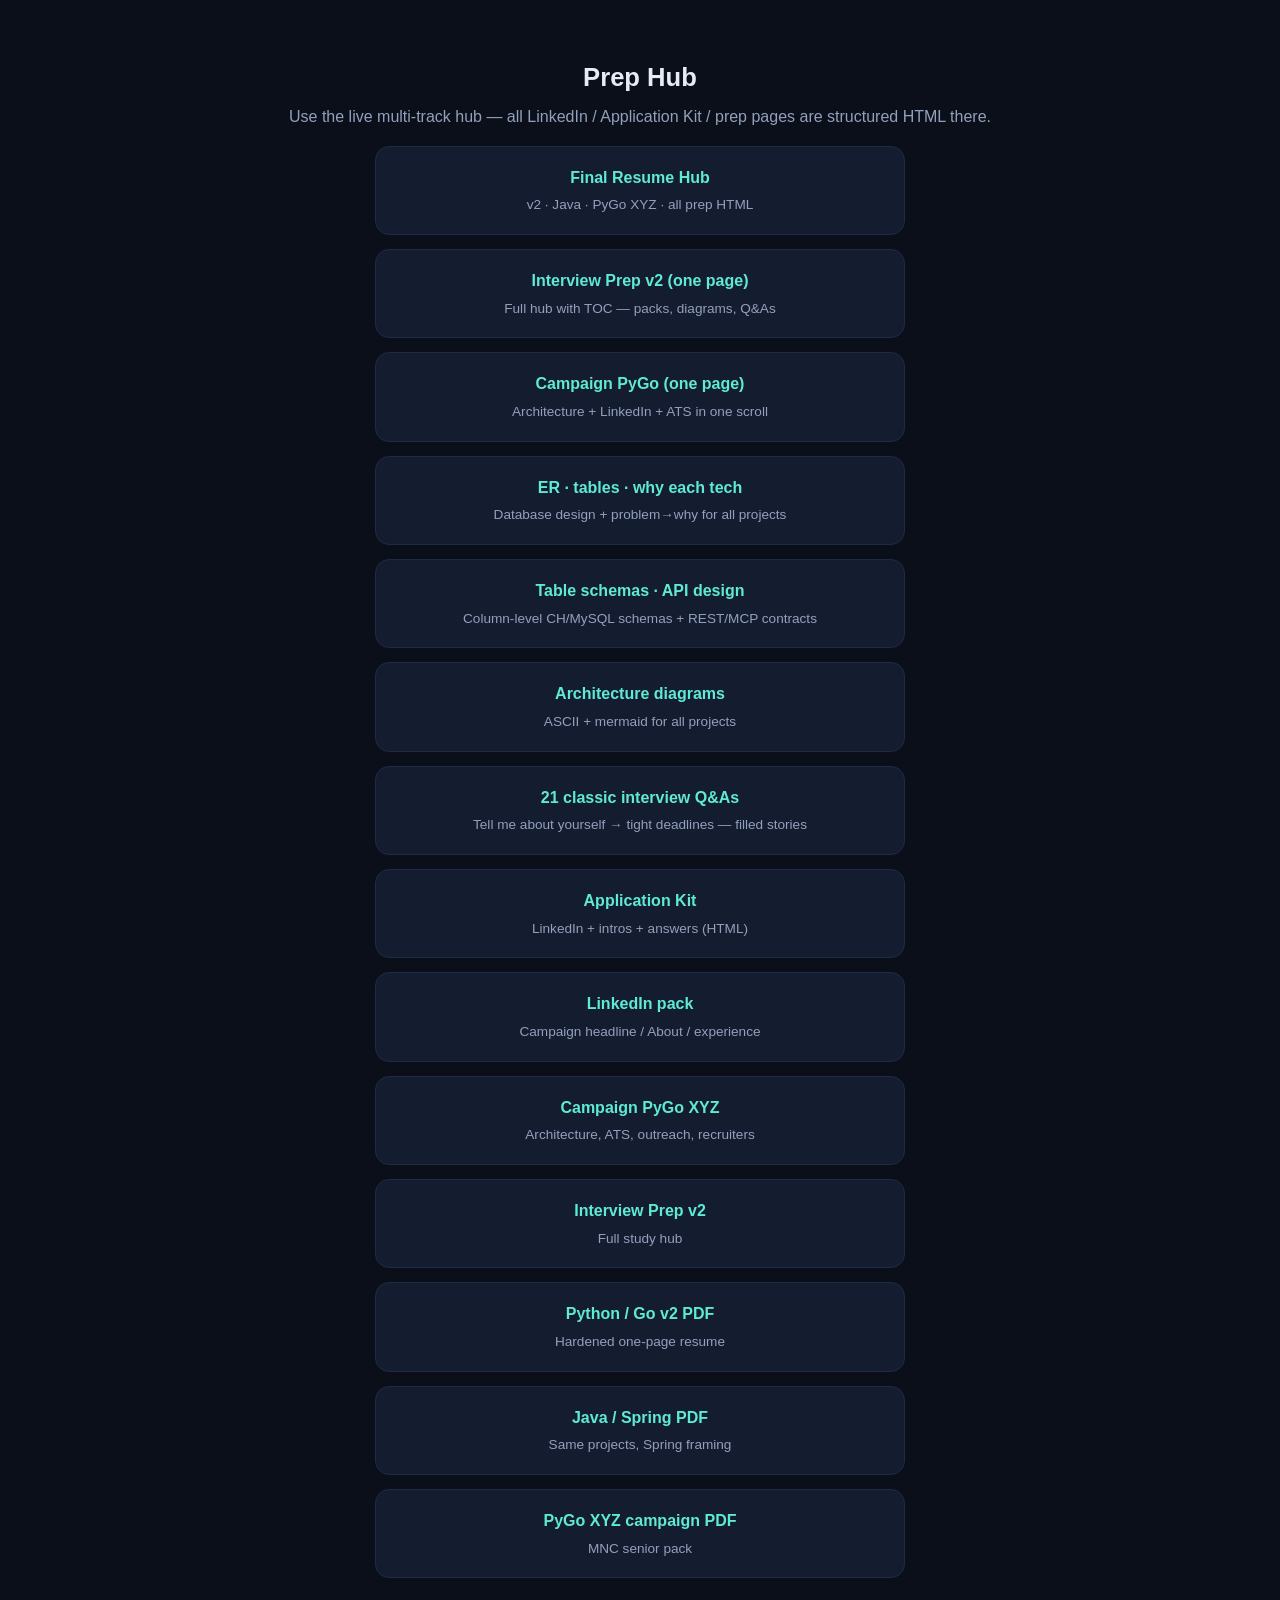
==== prep/index.html @ 8e14b90a "Sync site timeline and prep hub with grounded resume claims. Update FRM/Menu/Masters/GFG/IA wording," ====
<!DOCTYPE html>
<html lang="en">
<head>
  <meta charset="UTF-8" />
  <meta name="robots" content="noindex,nofollow" />
  <meta name="viewport" content="width=device-width, initial-scale=1.0" />
  <title>Prep Hub — Tarun Mittal</title>
  <style>
    body { margin: 0; min-height: 100vh; display: grid; place-items: center; background: #0b0f1a; color: #e6ebf5; font: 16px/1.6 -apple-system, BlinkMacSystemFont, "Segoe UI", Roboto, sans-serif; }
    .box { text-align: center; padding: 40px; }
    h1 { font-size: 1.6rem; margin-bottom: 6px; }
    p { color: #93a0bb; margin-top: 0; }
    a.card { display: block; margin: 14px auto; max-width: 480px; padding: 18px 24px; border: 1px solid #1f2a45; border-radius: 14px; background: #141c30; color: #5eead4; text-decoration: none; font-weight: 600; transition: transform 0.15s, border-color 0.2s; }
    a.card:hover { transform: translateY(-2px); border-color: rgba(94, 234, 212, 0.45); }
    a.card span { display: block; color: #93a0bb; font-weight: 400; font-size: 0.85rem; margin-top: 4px; }
  </style>
</head>
<body>
  <div class="box">
    <h1>Prep Hub</h1>
    <p>Use the live multi-track hub — all LinkedIn / Application Kit / prep pages are structured HTML there.</p>
    <a class="card" href="https://tm-dev-pro.github.io/final-resume/">Final Resume Hub<span>v2 · Java · PyGo XYZ · all prep HTML</span></a>
    <a class="card" href="https://tm-dev-pro.github.io/final-resume/InterviewPrepV2.html">Interview Prep v2 (one page)<span>Full hub with TOC — packs, diagrams, Q&amp;As</span></a>
    <a class="card" href="https://tm-dev-pro.github.io/final-resume/CampaignPyGo.html">Campaign PyGo (one page)<span>Architecture + LinkedIn + ATS in one scroll</span></a>
    <a class="card" href="https://tm-dev-pro.github.io/final-resume/interview_prep_v2/34_er_tables_tech_why.html">ER · tables · why each tech<span>Database design + problem→why for all projects</span></a>
    <a class="card" href="https://tm-dev-pro.github.io/final-resume/interview_prep_v2/35_table_schemas_api_design.html">Table schemas · API design<span>Column-level CH/MySQL schemas + REST/MCP contracts</span></a>
    <a class="card" href="https://tm-dev-pro.github.io/final-resume/interview_prep_v2/33_architecture_diagrams.html">Architecture diagrams<span>ASCII + mermaid for all projects</span></a>
    <a class="card" href="https://tm-dev-pro.github.io/final-resume/interview_prep_v2/32_common_interview_qa.html">21 classic interview Q&amp;As<span>Tell me about yourself → tight deadlines — filled stories</span></a>
    <a class="card" href="https://tm-dev-pro.github.io/final-resume/ApplicationKit.html">Application Kit<span>LinkedIn + intros + answers (HTML)</span></a>
    <a class="card" href="https://tm-dev-pro.github.io/final-resume/campaign_pygo_xyz/linkedin/headline_about_experience.html">LinkedIn pack<span>Campaign headline / About / experience</span></a>
    <a class="card" href="https://tm-dev-pro.github.io/final-resume/CampaignPyGo.html">Campaign PyGo XYZ<span>Architecture, ATS, outreach, recruiters</span></a>
    <a class="card" href="https://tm-dev-pro.github.io/final-resume/InterviewPrepV2.html">Interview Prep v2<span>Full study hub</span></a>
    <a class="card" href="../assets/Tarun_Mittal_SSE_5yr_v2.pdf">Python / Go v2 PDF<span>Hardened one-page resume</span></a>
    <a class="card" href="../assets/Tarun_Mittal_SSE_Java_5yr.pdf">Java / Spring PDF<span>Same projects, Spring framing</span></a>
    <a class="card" href="../assets/Tarun_Mittal_SSE_PyGo_XYZ.pdf">PyGo XYZ campaign PDF<span>MNC senior pack</span></a>
  </div>
</body>
</html>
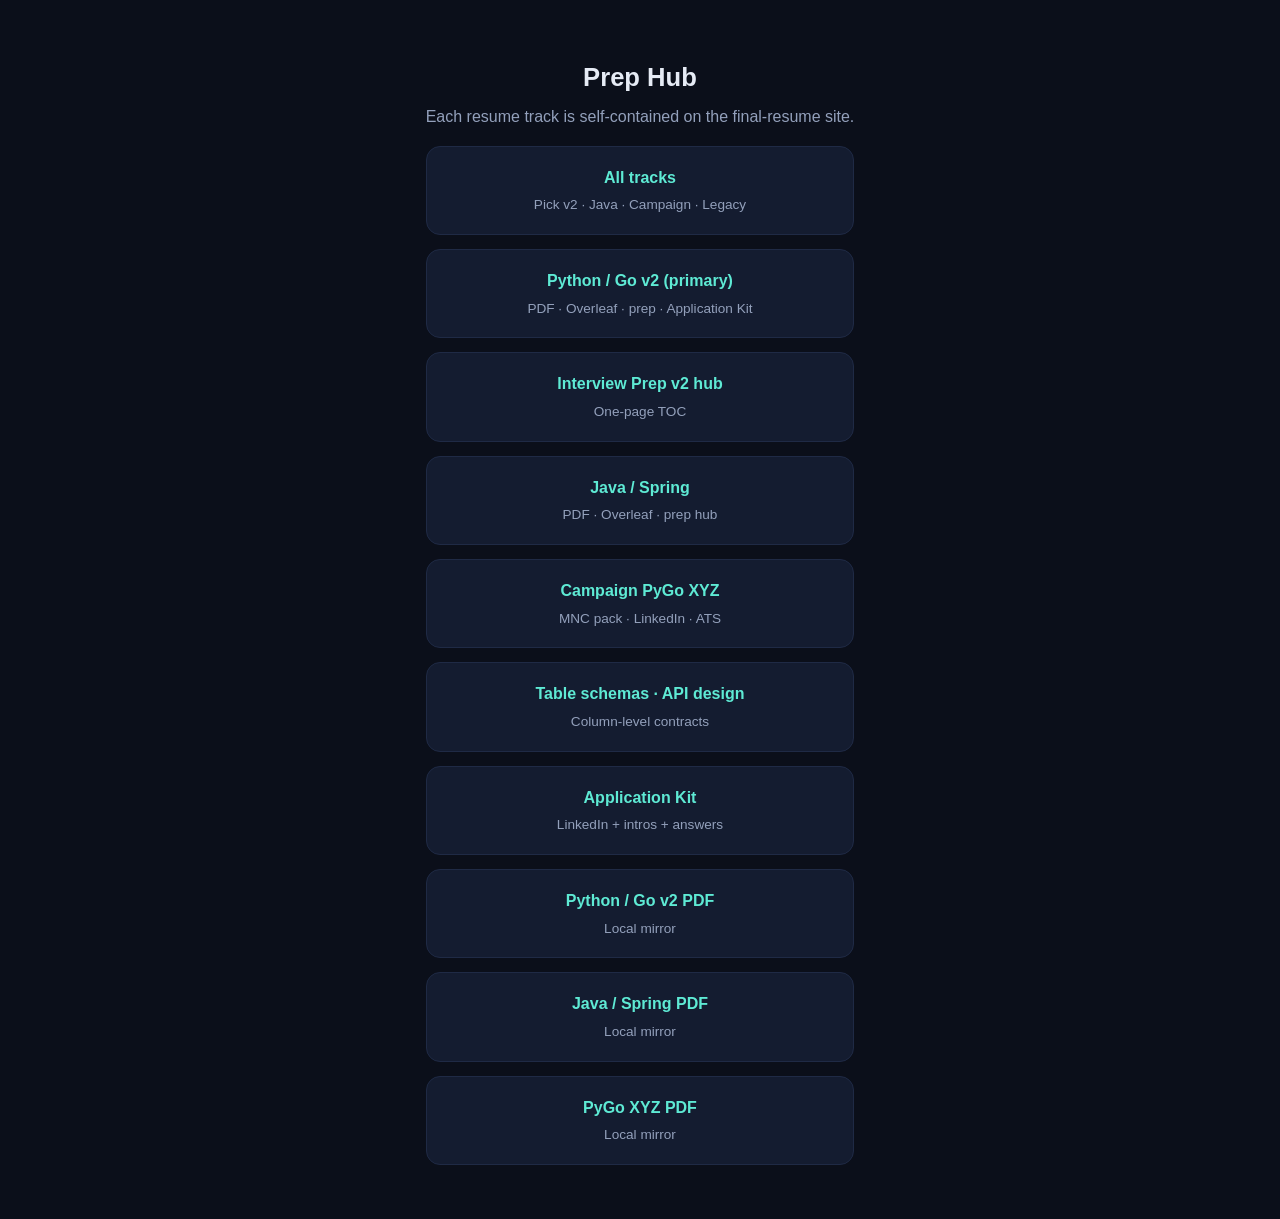
==== commit f5b9eb06: "Point prep hub and kit redirects at isolated final-resume track folders. Sync PDF assets from the ne" ====
--- a/prep/index.html
+++ b/prep/index.html
@@ -10,7 +10,7 @@
     .box { text-align: center; padding: 40px; }
     h1 { font-size: 1.6rem; margin-bottom: 6px; }
     p { color: #93a0bb; margin-top: 0; }
-    a.card { display: block; margin: 14px auto; max-width: 480px; padding: 18px 24px; border: 1px solid #1f2a45; border-radius: 14px; background: #141c30; color: #5eead4; text-decoration: none; font-weight: 600; transition: transform 0.15s, border-color 0.2s; }
+    a.card { display: block; margin: 14px auto; max-width: 520px; padding: 18px 24px; border: 1px solid #1f2a45; border-radius: 14px; background: #141c30; color: #5eead4; text-decoration: none; font-weight: 600; transition: transform 0.15s, border-color 0.2s; }
     a.card:hover { transform: translateY(-2px); border-color: rgba(94, 234, 212, 0.45); }
     a.card span { display: block; color: #93a0bb; font-weight: 400; font-size: 0.85rem; margin-top: 4px; }
   </style>
@@ -18,21 +18,17 @@
 <body>
   <div class="box">
     <h1>Prep Hub</h1>
-    <p>Use the live multi-track hub — all LinkedIn / Application Kit / prep pages are structured HTML there.</p>
-    <a class="card" href="https://tm-dev-pro.github.io/final-resume/">Final Resume Hub<span>v2 · Java · PyGo XYZ · all prep HTML</span></a>
-    <a class="card" href="https://tm-dev-pro.github.io/final-resume/InterviewPrepV2.html">Interview Prep v2 (one page)<span>Full hub with TOC — packs, diagrams, Q&amp;As</span></a>
-    <a class="card" href="https://tm-dev-pro.github.io/final-resume/CampaignPyGo.html">Campaign PyGo (one page)<span>Architecture + LinkedIn + ATS in one scroll</span></a>
-    <a class="card" href="https://tm-dev-pro.github.io/final-resume/interview_prep_v2/34_er_tables_tech_why.html">ER · tables · why each tech<span>Database design + problem→why for all projects</span></a>
-    <a class="card" href="https://tm-dev-pro.github.io/final-resume/interview_prep_v2/35_table_schemas_api_design.html">Table schemas · API design<span>Column-level CH/MySQL schemas + REST/MCP contracts</span></a>
-    <a class="card" href="https://tm-dev-pro.github.io/final-resume/interview_prep_v2/33_architecture_diagrams.html">Architecture diagrams<span>ASCII + mermaid for all projects</span></a>
-    <a class="card" href="https://tm-dev-pro.github.io/final-resume/interview_prep_v2/32_common_interview_qa.html">21 classic interview Q&amp;As<span>Tell me about yourself → tight deadlines — filled stories</span></a>
-    <a class="card" href="https://tm-dev-pro.github.io/final-resume/ApplicationKit.html">Application Kit<span>LinkedIn + intros + answers (HTML)</span></a>
-    <a class="card" href="https://tm-dev-pro.github.io/final-resume/campaign_pygo_xyz/linkedin/headline_about_experience.html">LinkedIn pack<span>Campaign headline / About / experience</span></a>
-    <a class="card" href="https://tm-dev-pro.github.io/final-resume/CampaignPyGo.html">Campaign PyGo XYZ<span>Architecture, ATS, outreach, recruiters</span></a>
-    <a class="card" href="https://tm-dev-pro.github.io/final-resume/InterviewPrepV2.html">Interview Prep v2<span>Full study hub</span></a>
-    <a class="card" href="../assets/Tarun_Mittal_SSE_5yr_v2.pdf">Python / Go v2 PDF<span>Hardened one-page resume</span></a>
-    <a class="card" href="../assets/Tarun_Mittal_SSE_Java_5yr.pdf">Java / Spring PDF<span>Same projects, Spring framing</span></a>
-    <a class="card" href="../assets/Tarun_Mittal_SSE_PyGo_XYZ.pdf">PyGo XYZ campaign PDF<span>MNC senior pack</span></a>
+    <p>Each resume track is self-contained on the final-resume site.</p>
+    <a class="card" href="https://tm-dev-pro.github.io/final-resume/">All tracks<span>Pick v2 · Java · Campaign · Legacy</span></a>
+    <a class="card" href="https://tm-dev-pro.github.io/final-resume/resume_v2/">Python / Go v2 (primary)<span>PDF · Overleaf · prep · Application Kit</span></a>
+    <a class="card" href="https://tm-dev-pro.github.io/final-resume/resume_v2/InterviewPrep.html">Interview Prep v2 hub<span>One-page TOC</span></a>
+    <a class="card" href="https://tm-dev-pro.github.io/final-resume/resume_java/">Java / Spring<span>PDF · Overleaf · prep hub</span></a>
+    <a class="card" href="https://tm-dev-pro.github.io/final-resume/campaign_pygo_xyz/">Campaign PyGo XYZ<span>MNC pack · LinkedIn · ATS</span></a>
+    <a class="card" href="https://tm-dev-pro.github.io/final-resume/resume_v2/prep/35_table_schemas_api_design.html">Table schemas · API design<span>Column-level contracts</span></a>
+    <a class="card" href="https://tm-dev-pro.github.io/final-resume/resume_v2/ApplicationKit.html">Application Kit<span>LinkedIn + intros + answers</span></a>
+    <a class="card" href="../assets/Tarun_Mittal_SSE_5yr_v2.pdf">Python / Go v2 PDF<span>Local mirror</span></a>
+    <a class="card" href="../assets/Tarun_Mittal_SSE_Java_5yr.pdf">Java / Spring PDF<span>Local mirror</span></a>
+    <a class="card" href="../assets/Tarun_Mittal_SSE_PyGo_XYZ.pdf">PyGo XYZ PDF<span>Local mirror</span></a>
   </div>
 </body>
 </html>
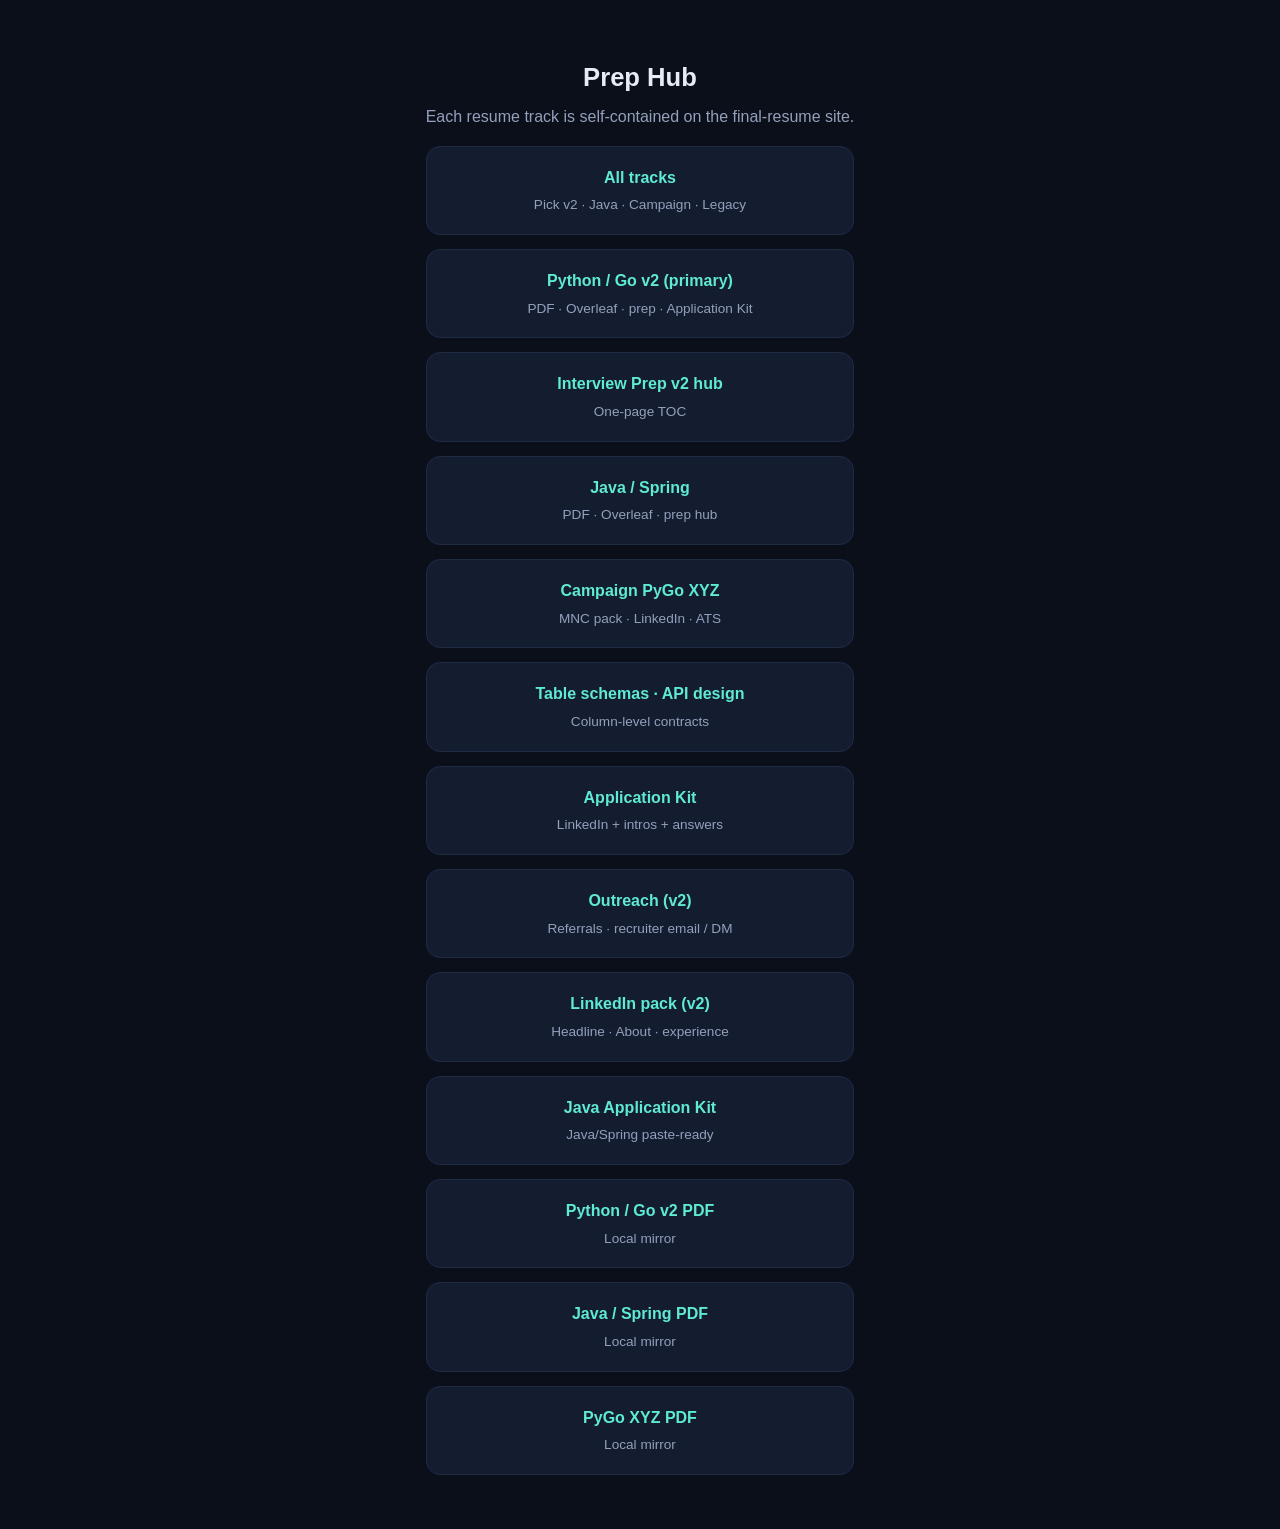
==== commit 527d0937: "Link prep hub to per-track outreach, LinkedIn, and Java Application Kit." ====
--- a/prep/index.html
+++ b/prep/index.html
@@ -26,6 +26,9 @@
     <a class="card" href="https://tm-dev-pro.github.io/final-resume/campaign_pygo_xyz/">Campaign PyGo XYZ<span>MNC pack · LinkedIn · ATS</span></a>
     <a class="card" href="https://tm-dev-pro.github.io/final-resume/resume_v2/prep/35_table_schemas_api_design.html">Table schemas · API design<span>Column-level contracts</span></a>
     <a class="card" href="https://tm-dev-pro.github.io/final-resume/resume_v2/ApplicationKit.html">Application Kit<span>LinkedIn + intros + answers</span></a>
+    <a class="card" href="https://tm-dev-pro.github.io/final-resume/resume_v2/outreach/">Outreach (v2)<span>Referrals · recruiter email / DM</span></a>
+    <a class="card" href="https://tm-dev-pro.github.io/final-resume/resume_v2/linkedin/headline_about_experience.html">LinkedIn pack (v2)<span>Headline · About · experience</span></a>
+    <a class="card" href="https://tm-dev-pro.github.io/final-resume/resume_java/ApplicationKit.html">Java Application Kit<span>Java/Spring paste-ready</span></a>
     <a class="card" href="../assets/Tarun_Mittal_SSE_5yr_v2.pdf">Python / Go v2 PDF<span>Local mirror</span></a>
     <a class="card" href="../assets/Tarun_Mittal_SSE_Java_5yr.pdf">Java / Spring PDF<span>Local mirror</span></a>
     <a class="card" href="../assets/Tarun_Mittal_SSE_PyGo_XYZ.pdf">PyGo XYZ PDF<span>Local mirror</span></a>
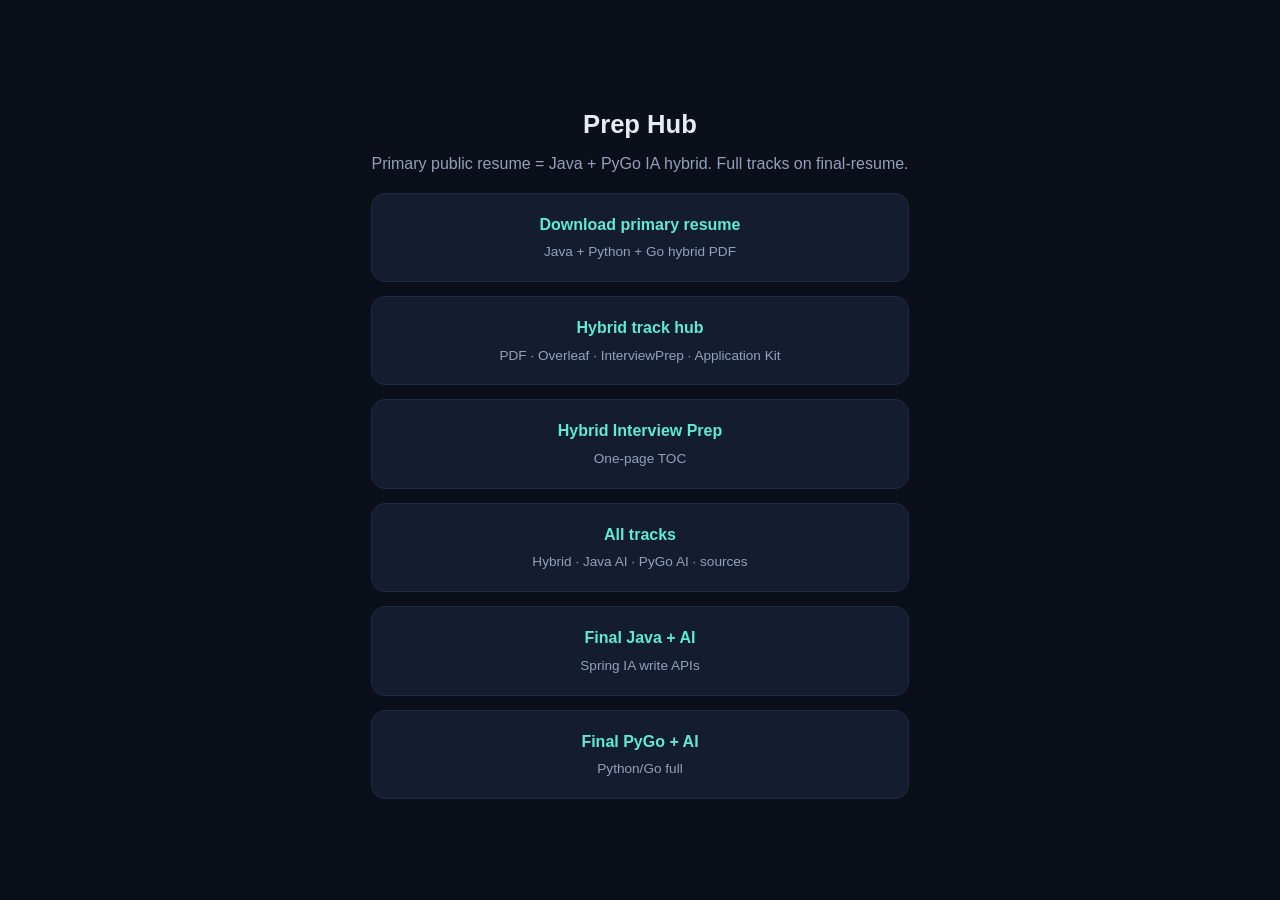
==== commit b992dfa8: "Serve hybrid Java+PyGoIA resume as the only public download. Overwrite the main Resume ↓ asset with " ====
--- a/prep/index.html
+++ b/prep/index.html
@@ -18,20 +18,13 @@
 <body>
   <div class="box">
     <h1>Prep Hub</h1>
-    <p>Each resume track is self-contained on the final-resume site.</p>
-    <a class="card" href="https://tm-dev-pro.github.io/final-resume/">All tracks<span>Pick v2 · Java · Campaign · Legacy</span></a>
-    <a class="card" href="https://tm-dev-pro.github.io/final-resume/resume_v2/">Python / Go v2 (primary)<span>PDF · Overleaf · prep · Application Kit</span></a>
-    <a class="card" href="https://tm-dev-pro.github.io/final-resume/resume_v2/InterviewPrep.html">Interview Prep v2 hub<span>One-page TOC</span></a>
-    <a class="card" href="https://tm-dev-pro.github.io/final-resume/resume_java/">Java / Spring<span>PDF · Overleaf · prep hub</span></a>
-    <a class="card" href="https://tm-dev-pro.github.io/final-resume/campaign_pygo_xyz/">Campaign PyGo XYZ<span>MNC pack · LinkedIn · ATS</span></a>
-    <a class="card" href="https://tm-dev-pro.github.io/final-resume/resume_v2/prep/35_table_schemas_api_design.html">Table schemas · API design<span>Column-level contracts</span></a>
-    <a class="card" href="https://tm-dev-pro.github.io/final-resume/resume_v2/ApplicationKit.html">Application Kit<span>LinkedIn + intros + answers</span></a>
-    <a class="card" href="https://tm-dev-pro.github.io/final-resume/resume_v2/outreach/">Outreach (v2)<span>Referrals · recruiter email / DM</span></a>
-    <a class="card" href="https://tm-dev-pro.github.io/final-resume/resume_v2/linkedin/headline_about_experience.html">LinkedIn pack (v2)<span>Headline · About · experience</span></a>
-    <a class="card" href="https://tm-dev-pro.github.io/final-resume/resume_java/ApplicationKit.html">Java Application Kit<span>Java/Spring paste-ready</span></a>
-    <a class="card" href="../assets/Tarun_Mittal_SSE_5yr_v2.pdf">Python / Go v2 PDF<span>Local mirror</span></a>
-    <a class="card" href="../assets/Tarun_Mittal_SSE_Java_5yr.pdf">Java / Spring PDF<span>Local mirror</span></a>
-    <a class="card" href="../assets/Tarun_Mittal_SSE_PyGo_XYZ.pdf">PyGo XYZ PDF<span>Local mirror</span></a>
+    <p>Primary public resume = Java + PyGo IA hybrid. Full tracks on final-resume.</p>
+    <a class="card" href="../assets/Tarun_Mittal_Resume.pdf" download="Tarun_Mittal_SSE_Java_PyGoIA_Final.pdf">Download primary resume<span>Java + Python + Go hybrid PDF</span></a>
+    <a class="card" href="https://tm-dev-pro.github.io/final-resume/final_java_pygo_ia/">Hybrid track hub<span>PDF · Overleaf · InterviewPrep · Application Kit</span></a>
+    <a class="card" href="https://tm-dev-pro.github.io/final-resume/final_java_pygo_ia/InterviewPrep.html">Hybrid Interview Prep<span>One-page TOC</span></a>
+    <a class="card" href="https://tm-dev-pro.github.io/final-resume/">All tracks<span>Hybrid · Java AI · PyGo AI · sources</span></a>
+    <a class="card" href="https://tm-dev-pro.github.io/final-resume/final_java_ai/">Final Java + AI<span>Spring IA write APIs</span></a>
+    <a class="card" href="https://tm-dev-pro.github.io/final-resume/final_pygo_ai/">Final PyGo + AI<span>Python/Go full</span></a>
   </div>
 </body>
 </html>
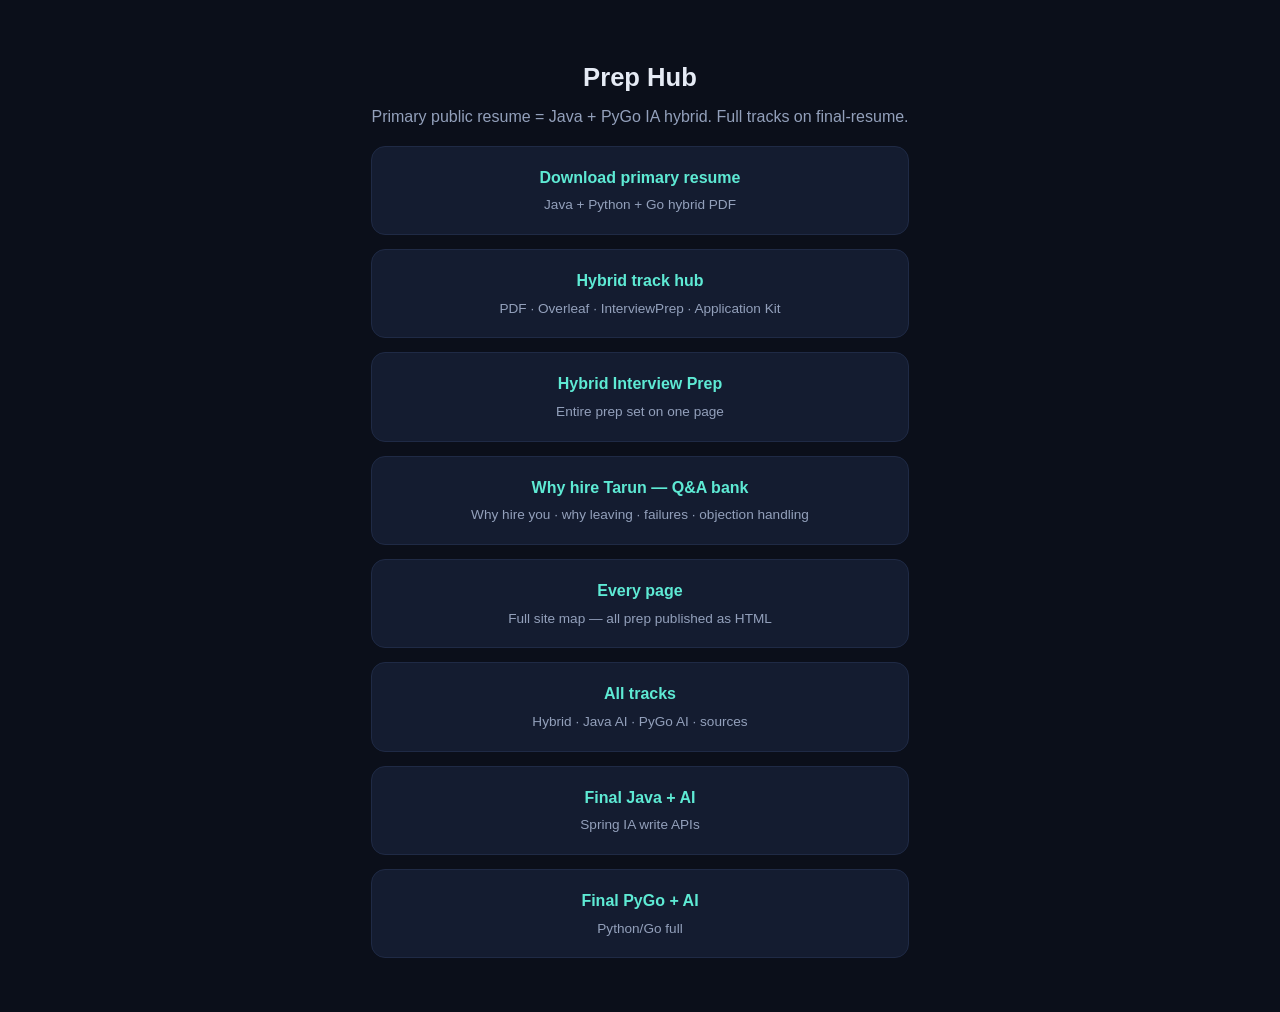
==== commit caf21676: "Link the screening Q&A bank and full prep site map from the prep hub The prep hub only pointed at tr" ====
--- a/prep/index.html
+++ b/prep/index.html
@@ -21,7 +21,9 @@
     <p>Primary public resume = Java + PyGo IA hybrid. Full tracks on final-resume.</p>
     <a class="card" href="../assets/Tarun_Mittal_Resume.pdf" download="Tarun_Mittal_SSE_Java_PyGoIA_Final.pdf">Download primary resume<span>Java + Python + Go hybrid PDF</span></a>
     <a class="card" href="https://tm-dev-pro.github.io/final-resume/final_java_pygo_ia/">Hybrid track hub<span>PDF · Overleaf · InterviewPrep · Application Kit</span></a>
-    <a class="card" href="https://tm-dev-pro.github.io/final-resume/final_java_pygo_ia/InterviewPrep.html">Hybrid Interview Prep<span>One-page TOC</span></a>
+    <a class="card" href="https://tm-dev-pro.github.io/final-resume/final_java_pygo_ia/InterviewPrep.html">Hybrid Interview Prep<span>Entire prep set on one page</span></a>
+    <a class="card" href="https://tm-dev-pro.github.io/final-resume/final_java_pygo_ia/prep/38_why_hire_tarun_qa.html">Why hire Tarun — Q&amp;A bank<span>Why hire you · why leaving · failures · objection handling</span></a>
+    <a class="card" href="https://tm-dev-pro.github.io/final-resume/all_pages.html">Every page<span>Full site map — all prep published as HTML</span></a>
     <a class="card" href="https://tm-dev-pro.github.io/final-resume/">All tracks<span>Hybrid · Java AI · PyGo AI · sources</span></a>
     <a class="card" href="https://tm-dev-pro.github.io/final-resume/final_java_ai/">Final Java + AI<span>Spring IA write APIs</span></a>
     <a class="card" href="https://tm-dev-pro.github.io/final-resume/final_pygo_ai/">Final PyGo + AI<span>Python/Go full</span></a>
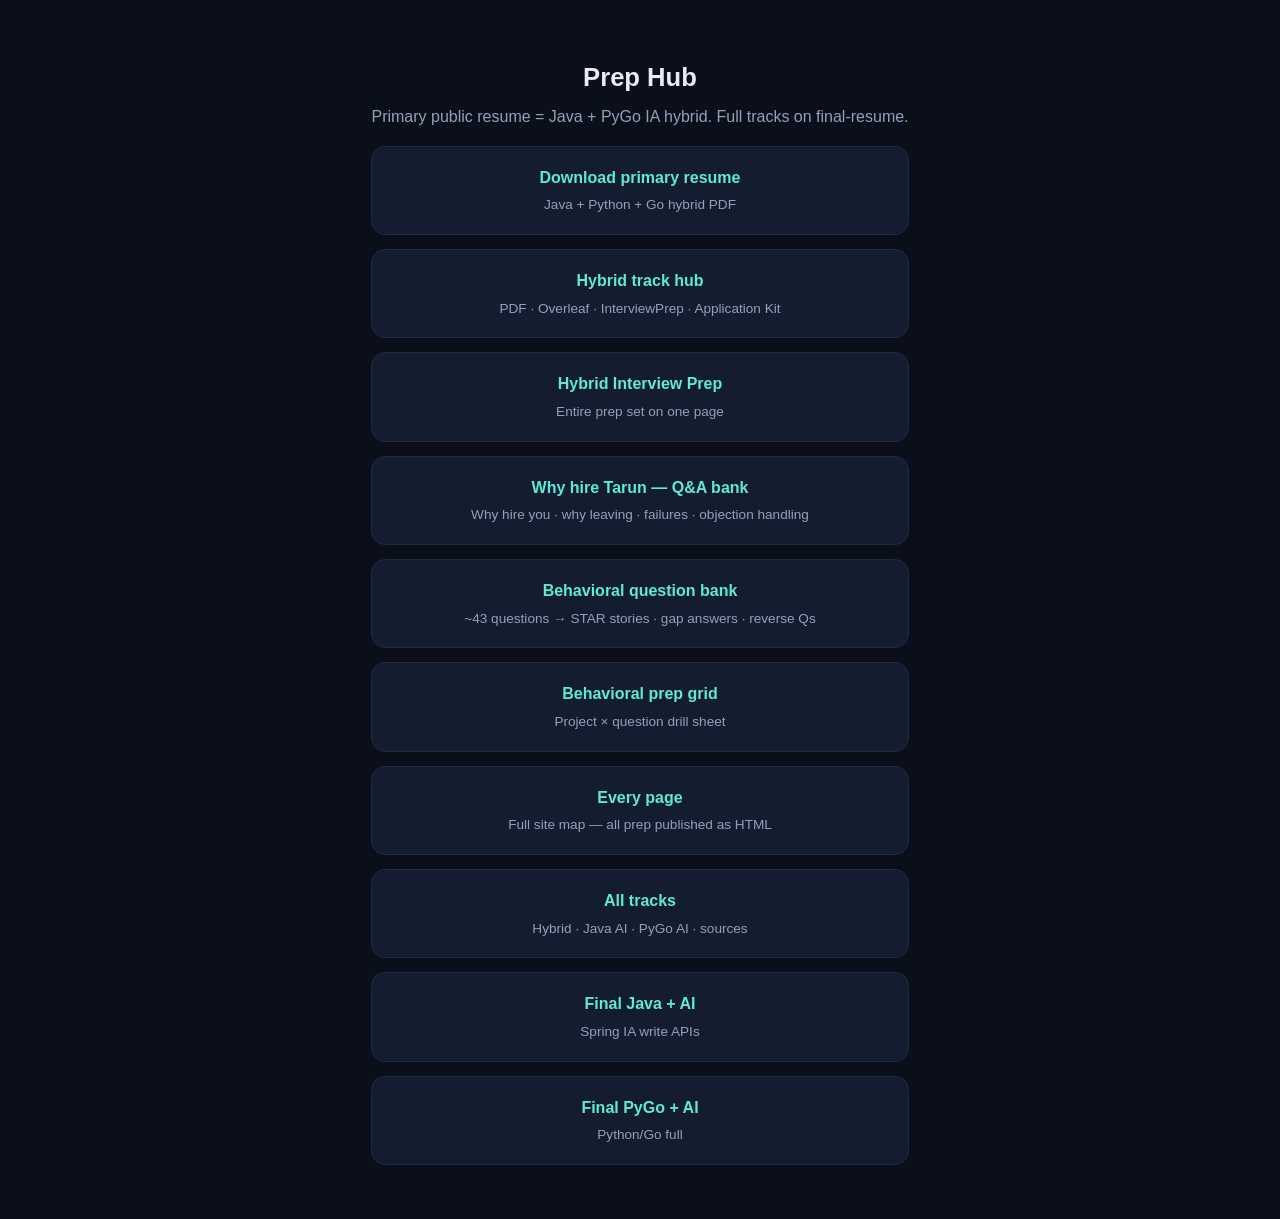
==== commit c9df87aa: "Link the behavioral question bank and prep grid from the prep hub Surfaces the new ~43-question cove" ====
--- a/prep/index.html
+++ b/prep/index.html
@@ -23,6 +23,8 @@
     <a class="card" href="https://tm-dev-pro.github.io/final-resume/final_java_pygo_ia/">Hybrid track hub<span>PDF · Overleaf · InterviewPrep · Application Kit</span></a>
     <a class="card" href="https://tm-dev-pro.github.io/final-resume/final_java_pygo_ia/InterviewPrep.html">Hybrid Interview Prep<span>Entire prep set on one page</span></a>
     <a class="card" href="https://tm-dev-pro.github.io/final-resume/final_java_pygo_ia/prep/38_why_hire_tarun_qa.html">Why hire Tarun — Q&amp;A bank<span>Why hire you · why leaving · failures · objection handling</span></a>
+    <a class="card" href="https://tm-dev-pro.github.io/final-resume/final_java_pygo_ia/prep/39_behavioral_question_bank.html">Behavioral question bank<span>~43 questions → STAR stories · gap answers · reverse Qs</span></a>
+    <a class="card" href="https://tm-dev-pro.github.io/final-resume/final_java_pygo_ia/prep/40_behavioral_prep_grid.html">Behavioral prep grid<span>Project × question drill sheet</span></a>
     <a class="card" href="https://tm-dev-pro.github.io/final-resume/all_pages.html">Every page<span>Full site map — all prep published as HTML</span></a>
     <a class="card" href="https://tm-dev-pro.github.io/final-resume/">All tracks<span>Hybrid · Java AI · PyGo AI · sources</span></a>
     <a class="card" href="https://tm-dev-pro.github.io/final-resume/final_java_ai/">Final Java + AI<span>Spring IA write APIs</span></a>
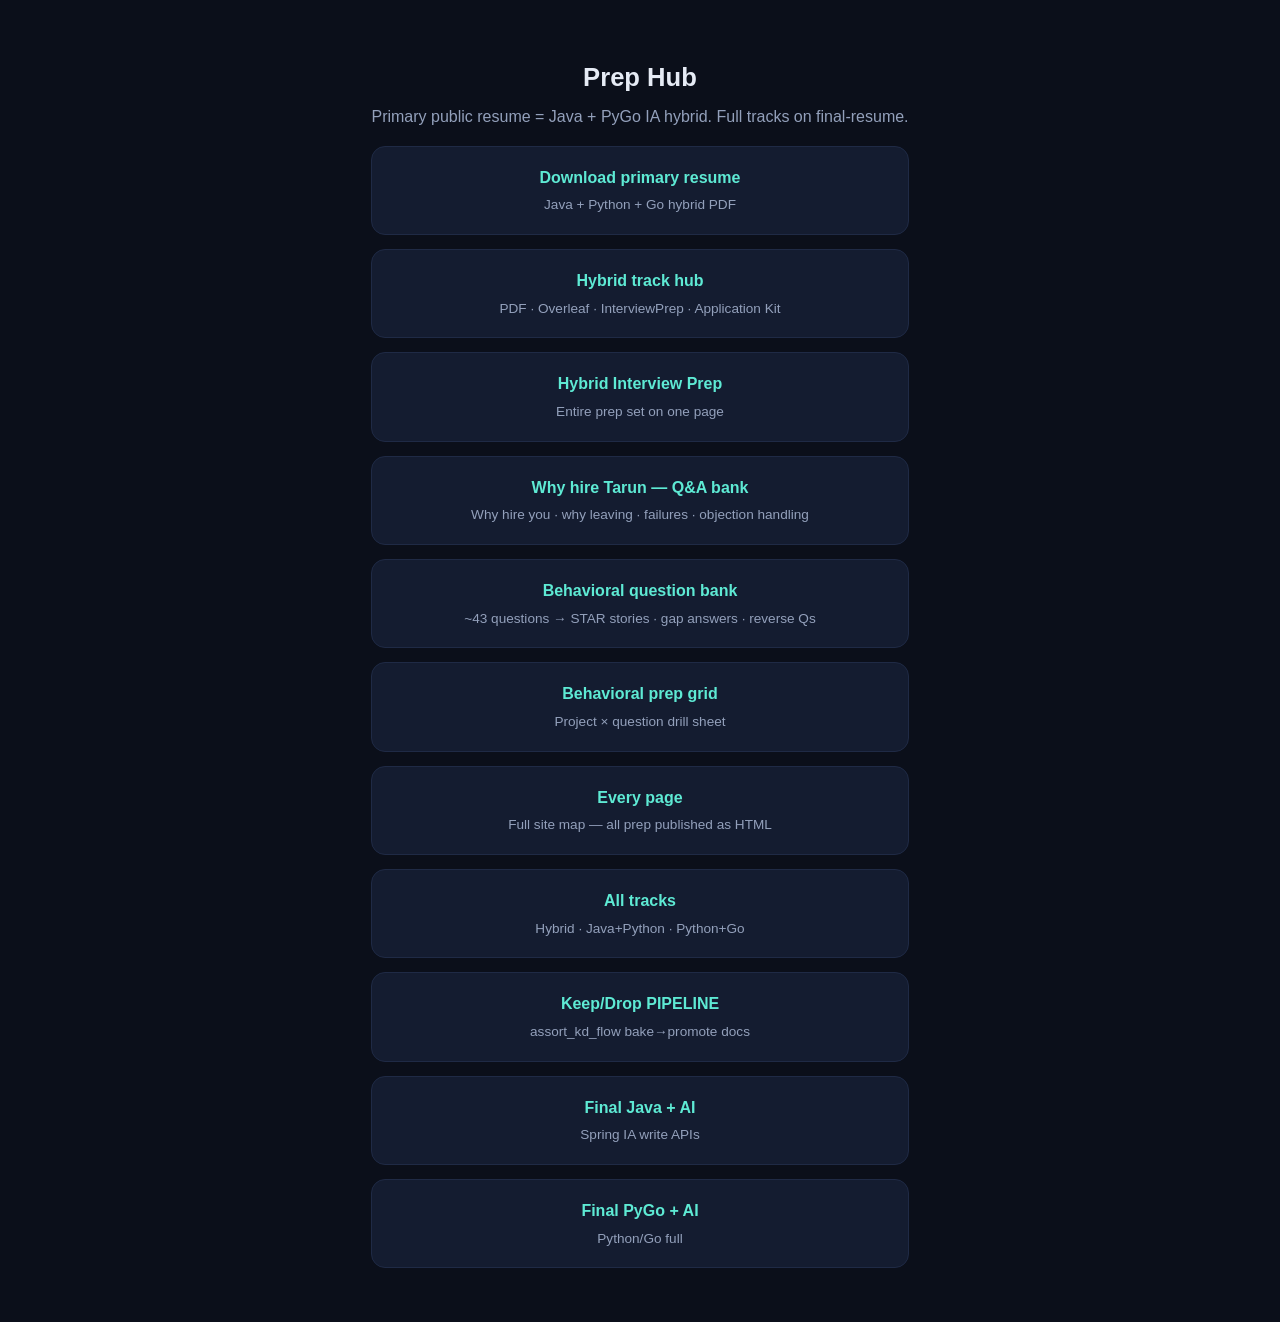
==== commit ff5daca4: "Sync personal site to hybrid Keep/Drop resume and three-track hubs. Refresh download PDFs, rewrite A" ====
--- a/prep/index.html
+++ b/prep/index.html
@@ -26,7 +26,8 @@
     <a class="card" href="https://tm-dev-pro.github.io/final-resume/final_java_pygo_ia/prep/39_behavioral_question_bank.html">Behavioral question bank<span>~43 questions → STAR stories · gap answers · reverse Qs</span></a>
     <a class="card" href="https://tm-dev-pro.github.io/final-resume/final_java_pygo_ia/prep/40_behavioral_prep_grid.html">Behavioral prep grid<span>Project × question drill sheet</span></a>
     <a class="card" href="https://tm-dev-pro.github.io/final-resume/all_pages.html">Every page<span>Full site map — all prep published as HTML</span></a>
-    <a class="card" href="https://tm-dev-pro.github.io/final-resume/">All tracks<span>Hybrid · Java AI · PyGo AI · sources</span></a>
+    <a class="card" href="https://tm-dev-pro.github.io/final-resume/">All tracks<span>Hybrid · Java+Python · Python+Go</span></a>
+    <a class="card" href="https://tm-dev-pro.github.io/final-resume/docs/assort_kd_flow/PIPELINE.html">Keep/Drop PIPELINE<span>assort_kd_flow bake→promote docs</span></a>
     <a class="card" href="https://tm-dev-pro.github.io/final-resume/final_java_ai/">Final Java + AI<span>Spring IA write APIs</span></a>
     <a class="card" href="https://tm-dev-pro.github.io/final-resume/final_pygo_ai/">Final PyGo + AI<span>Python/Go full</span></a>
   </div>
